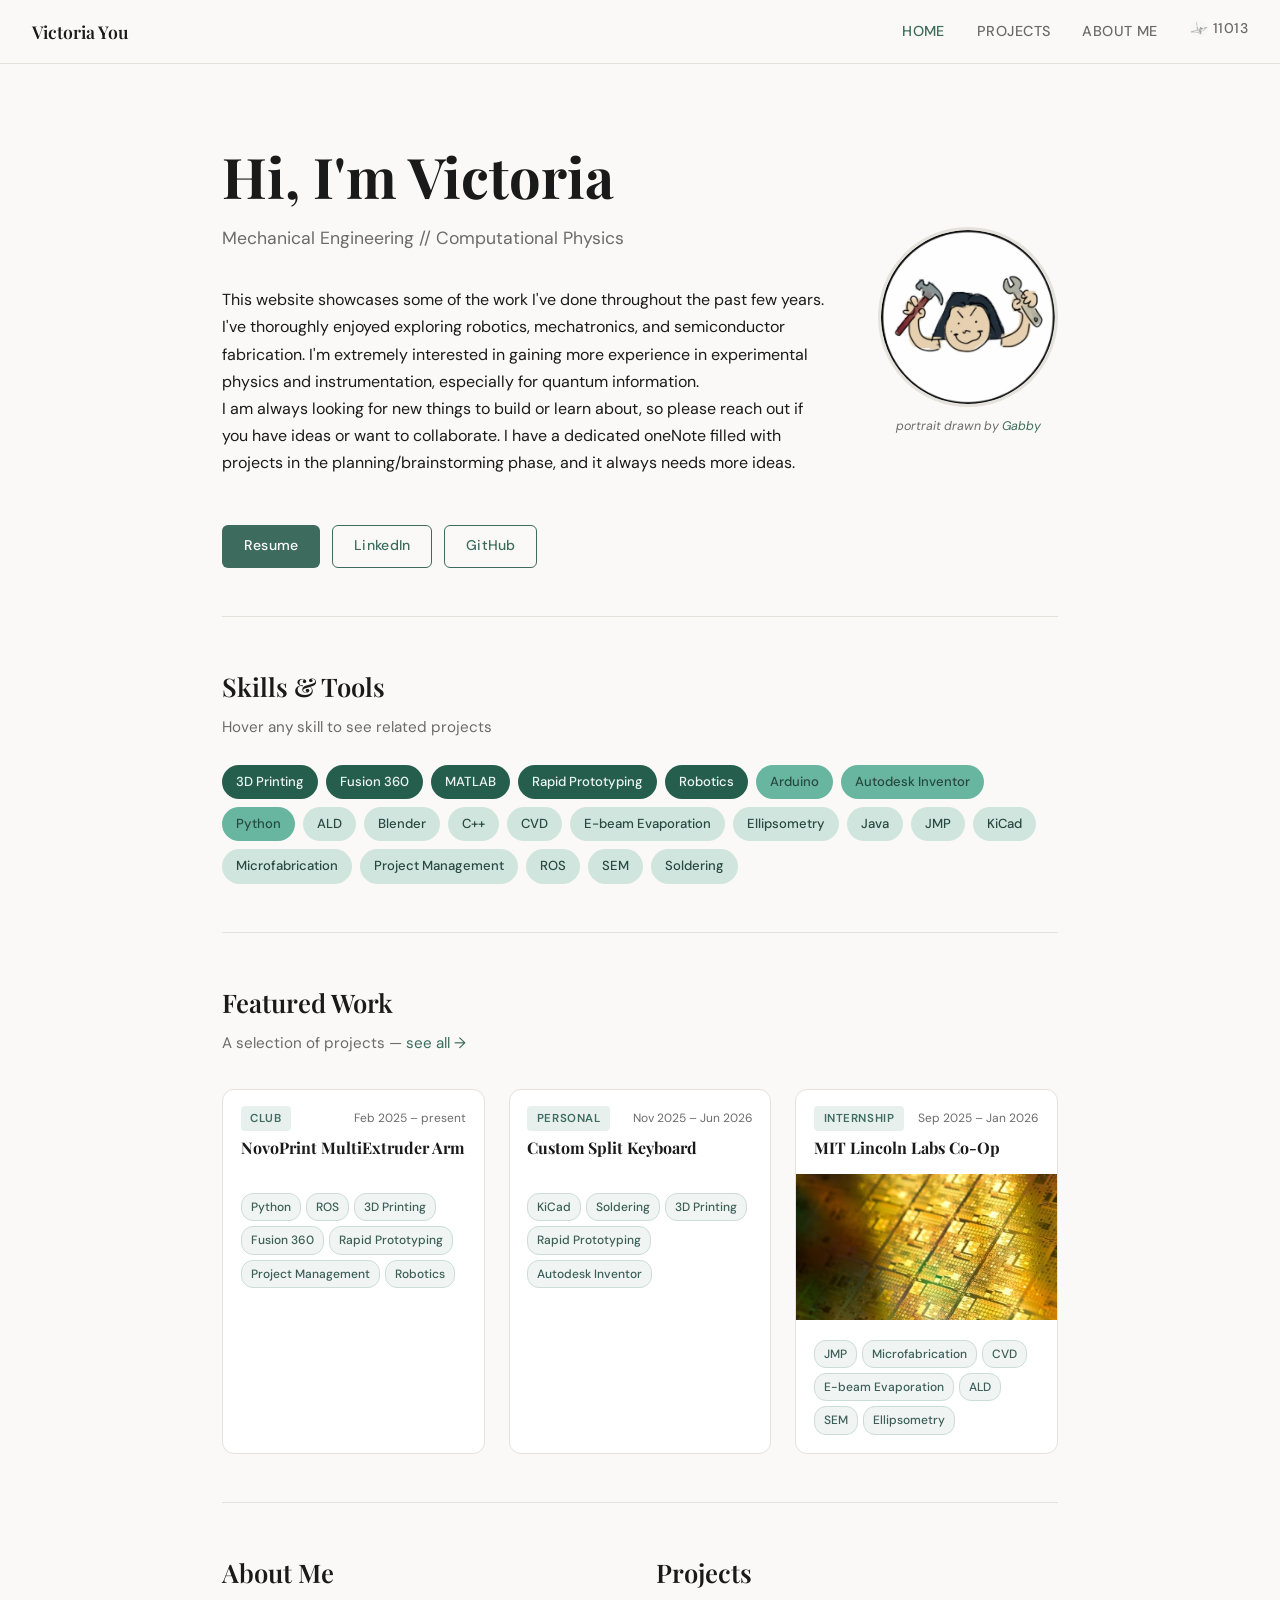
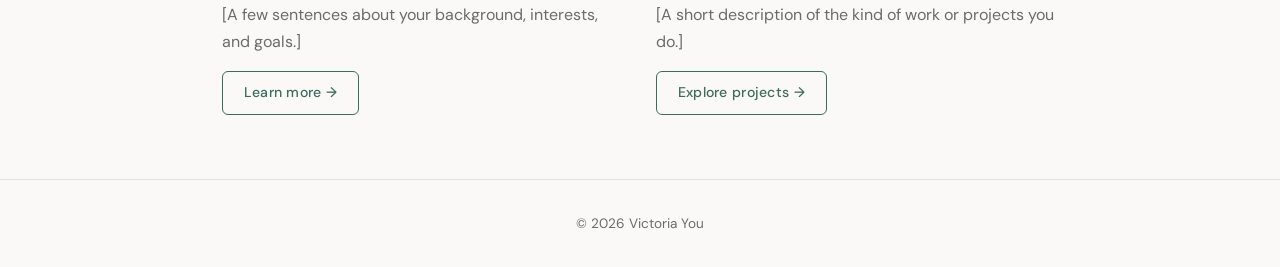
==== index.html @ 37fd5446 "pfp" ====
<!DOCTYPE html>
<html lang="en">
<head>
  <meta charset="UTF-8" />
  <meta name="viewport" content="width=device-width, initial-scale=1.0" />
  <meta name="description" content="Victoria You — [Your tagline here]" />
  <title>Victoria You</title>
  <link rel="stylesheet" href="style.css" />
</head>
<body>

  <nav>
    <span class="nav-name">Victoria You</span>
    <ul class="nav-links">
      <li><a href="index.html" class="active">Home</a></li>
      <li><a href="projects.html">Projects</a></li>
      <li><a href="about.html">About Me</a></li>
      <li>
        <a href="crane.html" class="nav-crane" aria-label="Crane">
          <img src="assets/crane.png" alt="" class="nav-crane-icon">
          <span class="nav-crane-count" id="navCraneCount"></span>
        </a>
      </li>
    </ul>
  </nav>

  <div class="container">

    <section class="hero">
      <div class="hero-text">
        <h1>Hi, I'm Victoria</h1>
        <p class="tagline">
          Mechanical Engineering // Computational Physics
        </p>
        <p>This website showcases some of the work I've done throughout the past few years. I've thoroughly enjoyed exploring robotics, mechatronics, and semiconductor fabrication. I'm extremely interested in gaining more experience in experimental physics and instrumentation, especially for quantum information.</p>
        <p>I am always looking for new things to build or learn about, so please reach out if you have ideas or want to collaborate. I have a dedicated oneNote filled with projects in the planning/brainstorming phase, and it always needs more ideas.</p>
        
        <div class="btn-row" style="margin-top:3rem; margin-bottom:-3rem">
          <a class="btn btn-primary" href="assets/resume.pdf" target="_blank">Resume</a>
          <a class="btn btn-outline" href="https://linkedin.com/in/victoria-you" target="_blank">LinkedIn</a>
          <a class="btn btn-outline" href="https://github.com/victoriayou3306" target="_blank">GitHub</a>
        </div>
      </div>
      <div class="hero-photo-wrap">
        <img class="hero-photo" src="assets/home.jpg" alt="Victoria You"
             onerror="this.style.background='#c8ddd9';this.removeAttribute('src')" />
        <p class="hero-photo-caption"><em>portrait drawn by <a href = 'https://www.linkedin.com/in/gabbyyuan/'>Gabby</a></em></p>
      </div>
    </section>

    <hr class="section-divider" />

    <!-- SKILLS — auto-generated from projects.js -->
    <section class="skills-section">
      <h2 class="section-title">Skills &amp; Tools</h2>
      <p class="section-subtitle">Hover any skill to see related projects</p>
      <div class="skill-pills-row" id="skillPills"></div>
    </section>

    <hr class="section-divider" />

    <!-- FEATURED PROJECTS — shows first 3, auto-generated -->
    <section>
      <h2 class="section-title">Featured Work</h2>
      <p class="section-subtitle">A selection of projects — <a href="projects.html">see all →</a></p>
      <div class="card-grid" id="featuredCards"></div>
    </section>

    <hr class="section-divider" />

    <!-- QUICK ABOUT -->
    <section style="display:grid;grid-template-columns:1fr 1fr;gap:2rem;margin-bottom:3rem;">
      <div>
        <h2 class="section-title">About Me</h2>
        <p style="color:var(--text-muted);margin-bottom:1rem;">
          [A few sentences about your background, interests, and goals.]
        </p>
        <a href="about.html" class="btn btn-outline">Learn more →</a>
      </div>
      <div>
        <h2 class="section-title">Projects</h2>
        <p style="color:var(--text-muted);margin-bottom:1rem;">
          [A short description of the kind of work or projects you do.]
        </p>
        <a href="projects.html" class="btn btn-outline">Explore projects →</a>
      </div>
    </section>

  </div>

  <footer>
    © <span id="year"></span> Victoria You
    <script>document.getElementById('year').textContent = new Date().getFullYear();</script>
  </footer>

  <script src="projects.js"></script>
  <script src="courses.js"></script>
  <script src="projects-utils.js"></script>
  <script>
    sortProjects(PROJECTS);

    /* ---- Build skill pills (same combined count as about.html) ---- */
    const tagCounts   = {};
    const projectsMap = {};
    const coursesMap  = {};

    PROJECTS.flatMap(p => p.tags).forEach(t => { tagCounts[t] = (tagCounts[t] || 0) + 1; });
    PROJECTS.forEach(p => p.tags.forEach(t => {
      if (!projectsMap[t]) projectsMap[t] = [];
      projectsMap[t].push({ name: p.name, cat: p.cat });
    }));

    EDUCATION.forEach(school => school.courses.forEach(course => {
      (course.skills || []).forEach(t => {
        tagCounts[t] = (tagCounts[t] || 0) + 1;
        if (!coursesMap[t]) coursesMap[t] = [];
        if (!coursesMap[t].includes(course.name)) coursesMap[t].push(course.name);
      });
    }));

    const allTags  = Object.keys(tagCounts).sort((a, b) => tagCounts[b] - tagCounts[a] || a.localeCompare(b));
    const maxCount = Math.max(...Object.values(tagCounts));

    buildSkillPills(document.getElementById('skillPills'), {
      allTags, tagCounts, maxCount, projectsMap, coursesMap
    });

    /* ---- Render first 3 projects as featured cards ---- */
    const featuredContainer = document.getElementById('featuredCards');
    PROJECTS.slice(0, 3).forEach(p => {
      featuredContainer.appendChild(buildCard(p));
    });
  </script>

  <script src="crane-count.js"></script>
  <script>document.getElementById("navCraneCount").textContent = CRANE_COUNT;</script>
</body>
</html>
---- style.css ----
/* ========================================
   style.css — Victoria You's Personal Site
   ======================================== */

@import url('https://fonts.googleapis.com/css2?family=Playfair+Display:wght@400;600;700&family=DM+Sans:wght@300;400;500&display=swap');

:root {
  --bg: #faf9f7;
  --surface: #ffffff;
  --text: #1a1a1a;
  --text-muted: #6b6b6b;
  --accent: #3d6b5e;
  --accent-light: #e8f0ee;
  --accent-hover: #d2e6e1;
  --border: #e5e2dd;
  --nav-height: 64px;
  --font-display: 'Playfair Display', Georgia, serif;
  --font-body: 'DM Sans', sans-serif;
}

*, *::before, *::after { box-sizing: border-box; margin: 0; padding: 0; }
html { scroll-behavior: smooth; }
body {
  background: var(--bg);
  color: var(--text);
  font-family: var(--font-body);
  font-size: 16px;
  line-height: 1.7;
  min-height: 100vh;
}
a { color: var(--accent); text-decoration: none; }
a:hover { text-decoration: underline; }
img { max-width: 100%; display: block; border-radius: 8px; }

/* --- Navigation --- */
nav {
  position: sticky; top: 0;
  height: var(--nav-height);
  background: rgba(250,249,247,0.92);
  backdrop-filter: blur(10px);
  border-bottom: 1px solid var(--border);
  display: flex; align-items: center; justify-content: space-between;
  padding: 0 2rem; z-index: 100;
}
.nav-name { font-family: var(--font-display); font-size: 1.1rem; font-weight: 600; color: var(--text); }
.nav-links { display: flex; gap: 2rem; list-style: none; }
.nav-links a { color: var(--text-muted); font-size: 0.9rem; font-weight: 500; letter-spacing: 0.03em; text-transform: uppercase; transition: color 0.2s; }
.nav-links a:hover, .nav-links a.active { color: var(--accent); text-decoration: none; }

/* --- Layout --- */
.container { max-width: 900px; margin: 0 auto; padding: 0 2rem; }
.section-divider { border: none; border-top: 1px solid var(--border); margin: 3rem 0; }
.section-title { font-family: var(--font-display); font-size: 1.6rem; font-weight: 600; margin-bottom: 0.4rem; }
.section-subtitle { color: var(--text-muted); font-size: 0.95rem; margin-bottom: 1.5rem; }

/* --- Hero --- */
.hero {
  padding: 5rem 0 3rem;
  display: grid; grid-template-columns: 1fr auto; gap: 3rem; align-items: center;
}
.hero-text h1 { font-family: var(--font-display); font-size: clamp(2.2rem, 5vw, 3.5rem); font-weight: 700; line-height: 1.15; margin-bottom: 1rem; }
.hero-text .tagline { font-size: 1.1rem; color: var(--text-muted); margin-bottom: 2rem; max-width: 480px; }
.hero-photo { width: 180px; height: 180px; border-radius: 50%; object-fit: cover; border: 3px solid var(--border); background: var(--accent-light); }
.hero-photo-wrap { display: flex; flex-direction: column; align-items: center; }
.hero-photo-caption { margin-top: 0.6rem; font-size: 0.78rem; color: var(--text-muted); text-align: center; font-style: italic; max-width: 180px; }

/* --- Buttons --- */
.btn-row { display: flex; flex-wrap: wrap; gap: 0.75rem; margin-bottom: 2rem; }
.btn { display: inline-block; padding: 0.55rem 1.3rem; border-radius: 6px; font-family: var(--font-body); font-size: 0.88rem; font-weight: 500; letter-spacing: 0.02em; transition: all 0.2s; border: 1.5px solid transparent; }
.btn-primary { background: var(--accent); color: #fff; }
.btn-primary:hover { background: #2e5248; text-decoration: none; }
.btn-outline { background: transparent; color: var(--accent); border-color: var(--accent); }
.btn-outline:hover { background: var(--accent-light); text-decoration: none; }

.contact-line { color: var(--text-muted); font-size: 0.9rem; }
.contact-line a { color: var(--text-muted); }
.contact-line a:hover { color: var(--accent); }

/* --- Skill Pills (homepage) --- */
.skills-section { margin: 2rem 0; }
.skill-pills-row { display: flex; flex-wrap: wrap; gap: 8px; }

.skill-pill {
  position: relative;
  display: inline-block;
  background: var(--accent-light);
  color: #2e5248;
  font-size: 0.82rem;
  font-weight: 500;
  padding: 5px 13px;
  border-radius: 20px;
  border: 1.5px solid transparent;
  cursor: default;
  transition: border-color 0.15s, background 0.15s;
  user-select: none;
}
.skill-pill:hover {
  border-color: var(--accent);
  background: var(--accent-hover);
}

/* Popup */
.skill-popup {
  display: none;
  position: absolute;
  bottom: calc(100% + 10px);
  left: 50%;
  transform: translateX(-50%);
  background: var(--surface);
  border: 1px solid var(--border);
  border-radius: 10px;
  box-shadow: 0 6px 20px rgba(0,0,0,0.1);
  padding: 12px 14px;
  min-width: 210px;
  max-width: 280px;
  z-index: 200;
  white-space: normal;
  text-align: left;
  pointer-events: none;
}
.skill-popup::after {
  content: '';
  position: absolute;
  top: 100%; left: 50%;
  transform: translateX(-50%);
  border: 7px solid transparent;
  border-top-color: var(--surface);
}
.skill-popup::before {
  content: '';
  position: absolute;
  top: 100%; left: 50%;
  transform: translateX(-50%);
  border: 8px solid transparent;
  border-top-color: var(--border);
  margin-top: 1px;
}
.skill-pill:hover .skill-popup { display: block; }

.popup-heading {
  font-size: 0.72rem; font-weight: 600; color: var(--text-muted);
  text-transform: uppercase; letter-spacing: 0.06em; margin-bottom: 8px;
}
.popup-project {
  display: flex; align-items: flex-start; gap: 8px;
  padding: 6px 0; border-top: 1px solid var(--border);
}
.popup-project:first-of-type { border-top: none; padding-top: 0; }
.popup-dot { width: 6px; height: 6px; border-radius: 50%; background: var(--accent); margin-top: 5px; flex-shrink: 0; }
.popup-project-name { font-size: 0.82rem; font-weight: 500; color: var(--text); line-height: 1.4; }
.popup-project-cat { font-size: 0.75rem; color: var(--text-muted); }

/* --- Project Cards --- */
.card-grid { display: grid; grid-template-columns: repeat(auto-fill, minmax(260px, 1fr)); gap: 1.5rem; margin: 2rem 0; }

.card {
  background: var(--surface); border: 1px solid var(--border);
  border-radius: 12px; overflow: hidden;
  transition: box-shadow 0.2s, transform 0.2s, opacity 0.2s;
  display: flex; flex-direction: column;
}
.card:hover { box-shadow: 0 6px 24px rgba(0,0,0,0.1); transform: translateY(-2px); }
.card.dimmed { opacity: 0.2; }

/* ── Cover image area ── */
.card-cover {
  position: relative;
  width: 100%; aspect-ratio: 16/9;
  overflow: hidden; flex-shrink: 0;
  background: var(--accent-light);
}
.card-cover img {
  width: 100%; height: 100%; object-fit: cover;
  display: block; border-radius: 0;
  transition: transform 0.3s;
}
.card:hover .card-cover img { transform: scale(1.04); }

/* Desc overlay — appears on hover over the cover */
.card-cover-desc {
  position: absolute; inset: 0;
  background: rgba(255,255,255,0.92);
  padding: 0.9rem 1rem;
  opacity: 0; transition: opacity 0.2s;
  display: -webkit-box;
  -webkit-line-clamp: 5;
  -webkit-box-orient: vertical;
  overflow: hidden;
  font-size: 0.85rem; color: var(--text); line-height: 1.55;
}
.card:hover .card-cover-desc { opacity: 1; }

/* ── Card body (below image or top if no image) ── */
.card-body { padding: 1rem 1.1rem 1rem; display: flex; flex-direction: column; }
.card-body.card-body-top { flex-shrink: 0; }   /* title area — never grows */
.card-body.card-body-bottom { flex: 1; }        /* tags area — fills remaining space */

/* Title: max 2 lines */
.card-body h3 {
  font-family: var(--font-display); font-size: 1rem; margin-bottom: 0.35rem;
  display: -webkit-box; -webkit-line-clamp: 2; -webkit-box-orient: vertical; overflow: hidden;
  line-height: 1.35;
}

/* Desc when there's NO cover image: max 5 lines, always visible */
.card-desc-inline {
  font-size: 0.85rem; color: var(--text-muted); line-height: 1.55;
  display: -webkit-box; -webkit-line-clamp: 5; -webkit-box-orient: vertical; overflow: hidden;
  margin-bottom: 0.6rem; flex: 1;
}

/* Category badge */
.card-category {
  display: inline-block; background: var(--accent-light); color: var(--accent);
  font-size: 0.72rem; font-weight: 600; padding: 0.2rem 0.6rem;
  border-radius: 4px; margin-bottom: 0.5rem;
  letter-spacing: 0.05em; text-transform: uppercase;
}

/* Skill tags on cards — overflow handled by JS, not CSS height clipping */
.card-tags { display: flex; flex-wrap: wrap; gap: 5px; margin-top: auto; padding-top: 0.6rem; padding-bottom: 2px; overflow: visible; position: relative; }
.card-tag {
  background: #f0f4f3; color: #3a5e54;
  font-size: 0.75rem; font-weight: 500;
  padding: 3px 9px; border-radius: 12px;
  border: 1px solid #ccddd9; white-space: nowrap;
}
.card-tags-more {
  background: #e5e2dd; color: #6b6b6b;
  font-size: 0.75rem; font-weight: 500;
  padding: 3px 9px; border-radius: 12px;
  border: 1px solid #d5d2cd; white-space: nowrap;
  cursor: default;
}
.card-date { font-size: 0.75rem; color: var(--text-muted); white-space: nowrap; }
.card-ext-link { font-size: 0.85rem; }

/* ── Inline footnote tooltip ── */
/* Usage: <span class="footnote">*<span class="footnote-tip">Your tooltip text here.</span></span> */
.footnote {
  position: relative;
  display: inline;
  cursor: default;
  border-bottom: 1px dashed var(--text-muted);
  color: inherit;
}
.footnote-tip {
  display: none;
  position: absolute;
  bottom: calc(100% + 8px);
  left: 50%; transform: translateX(-50%);
  background: var(--surface);
  border: 1px solid var(--border);
  border-radius: 8px;
  box-shadow: 0 4px 16px rgba(0,0,0,0.1);
  padding: 10px 13px;
  width: 260px;
  font-size: 0.83rem; color: var(--text); line-height: 1.5;
  white-space: normal; text-align: left;
  z-index: 50;
  pointer-events: none;
}
.footnote-tip::after {
  content: '';
  position: absolute; top: 100%; left: 50%; transform: translateX(-50%);
  border: 6px solid transparent; border-top-color: var(--surface);
}
.footnote-tip::before {
  content: '';
  position: absolute; top: 100%; left: 50%; transform: translateX(-50%);
  border: 7px solid transparent; border-top-color: var(--border);
  margin-top: 1px;
}
.footnote:hover .footnote-tip { display: block; }

/* Clickable cards */
.card[style*="cursor: pointer"]:hover { box-shadow: 0 6px 24px rgba(0,0,0,0.1); transform: translateY(-2px); }

/* --- Skills on About page --- */
.skill-list { display: flex; flex-wrap: wrap; gap: 0.5rem; margin: 1rem 0 2rem; }
.skill-chip { background: var(--accent-light); color: var(--accent); padding: 0.3rem 0.9rem; border-radius: 20px; font-size: 0.85rem; font-weight: 500; }

/* --- Timeline --- */
.timeline { list-style: none; border-left: 2px solid var(--border); padding-left: 1.5rem; margin: 1.5rem 0 2.5rem; }
.timeline-item { position: relative; margin-bottom: 2rem; }
.timeline-item::before { content: ''; position: absolute; left: -1.9rem; top: 0.4rem; width: 10px; height: 10px; border-radius: 50%; background: var(--accent); border: 2px solid var(--bg); }
.timeline-date { font-size: 0.8rem; color: var(--text-muted); text-transform: uppercase; letter-spacing: 0.05em; margin-bottom: 0.2rem; }
.timeline-title { font-weight: 600; font-size: 1rem; }
.timeline-sub { color: var(--text-muted); font-size: 0.9rem; }

.popup-section-label {
  font-size: 0.68rem; font-weight: 700; color: var(--text-muted);
  text-transform: uppercase; letter-spacing: 0.07em;
  margin-top: 8px; padding-top: 7px; border-top: 1px solid var(--border);
  margin-bottom: 3px;
}
.popup-courses {
  font-size: 0.78rem; color: var(--text-muted); line-height: 1.5;
}
.pill-expander {
  font-size: 0.78rem !important;
  padding: 4px 10px !important;
}

/* --- Crane nav icon --- */
.nav-crane {
  display: inline-flex; align-items: center; gap: 5px;
  color: var(--text-muted); text-decoration: none;
  transition: color 0.2s;
}
.nav-crane:hover, .nav-crane.active { color: var(--accent); text-decoration: none; }
.nav-crane-icon {
  width: 18px; height: 18px; object-fit: contain;
  opacity: 0.6; transition: opacity 0.2s;
  /* Tint to match the green accent on active/hover */
  filter: none;
}
.nav-crane:hover .nav-crane-icon,
.nav-crane.active .nav-crane-icon { opacity: 1; }
.nav-crane-count {
  font-size: 0.88rem; font-weight: 500; letter-spacing: 0.03em;
}
.img-full    { width: 100%; border-radius: 8px; margin: 1.5rem 0; display: block; }
.img-center  { display: block; margin: 1.5rem auto; border-radius: 8px; width: var(--w, 100%); max-width: 100%; }
.img-right   { float: right; margin: 0.25rem 0 1rem 1.75rem; border-radius: 8px; width: var(--w, 280px); max-width: 48%; }
.img-left    { float: left;  margin: 0.25rem 1.75rem 1rem 0; border-radius: 8px; width: var(--w, 280px); max-width: 48%; }
.clear       { clear: both; }
.img-pair    { display: grid; grid-template-columns: 1fr 1fr; gap: 10px; margin: 1.5rem 0; }
.img-trio    { display: grid; grid-template-columns: 1fr 1fr 1fr; gap: 10px; margin: 1.5rem 0; }
.img-pair img, .img-trio img { width: 100%; border-radius: 8px; }
.img-caption { font-size: 0.82rem; color: var(--text-muted); text-align: center; margin-top: -0.9rem; margin-bottom: 1.5rem; }
img.lb       { cursor: zoom-in; }

/* --- Lightbox (available on every page that includes lightbox HTML) --- */
.lightbox { display: none; position: fixed; inset: 0; background: rgba(0,0,0,0.88); z-index: 1000; align-items: center; justify-content: center; padding: 2rem; }
.lightbox.open { display: flex; }
.lightbox img { max-width: min(90vw,1000px); max-height: 85vh; object-fit: contain; border-radius: 6px; }
.lb-close { position: absolute; top: 1.25rem; right: 1.5rem; color: #fff; font-size: 2rem; cursor: pointer; background: none; border: none; opacity: 0.8; line-height: 1; }
.lb-close:hover { opacity: 1; }
.lb-caption { position: absolute; bottom: 1.25rem; left: 50%; transform: translateX(-50%); color: rgba(255,255,255,0.6); font-size: 0.85rem; text-align: center; max-width: 600px; }

/* --- Footer --- */
footer { border-top: 1px solid var(--border); padding: 2rem; text-align: center; color: var(--text-muted); font-size: 0.85rem; margin-top: 4rem; }

/* --- Responsive --- */
@media (max-width: 640px) {
  .hero { grid-template-columns: 1fr; text-align: center; }
  .hero-photo { margin: 0 auto; order: -1; }
  .btn-row { justify-content: center; }
  .contact-line { text-align: center; }
  .skill-popup { left: 0; transform: none; }
  .skill-popup::after, .skill-popup::before { left: 20px; }
}
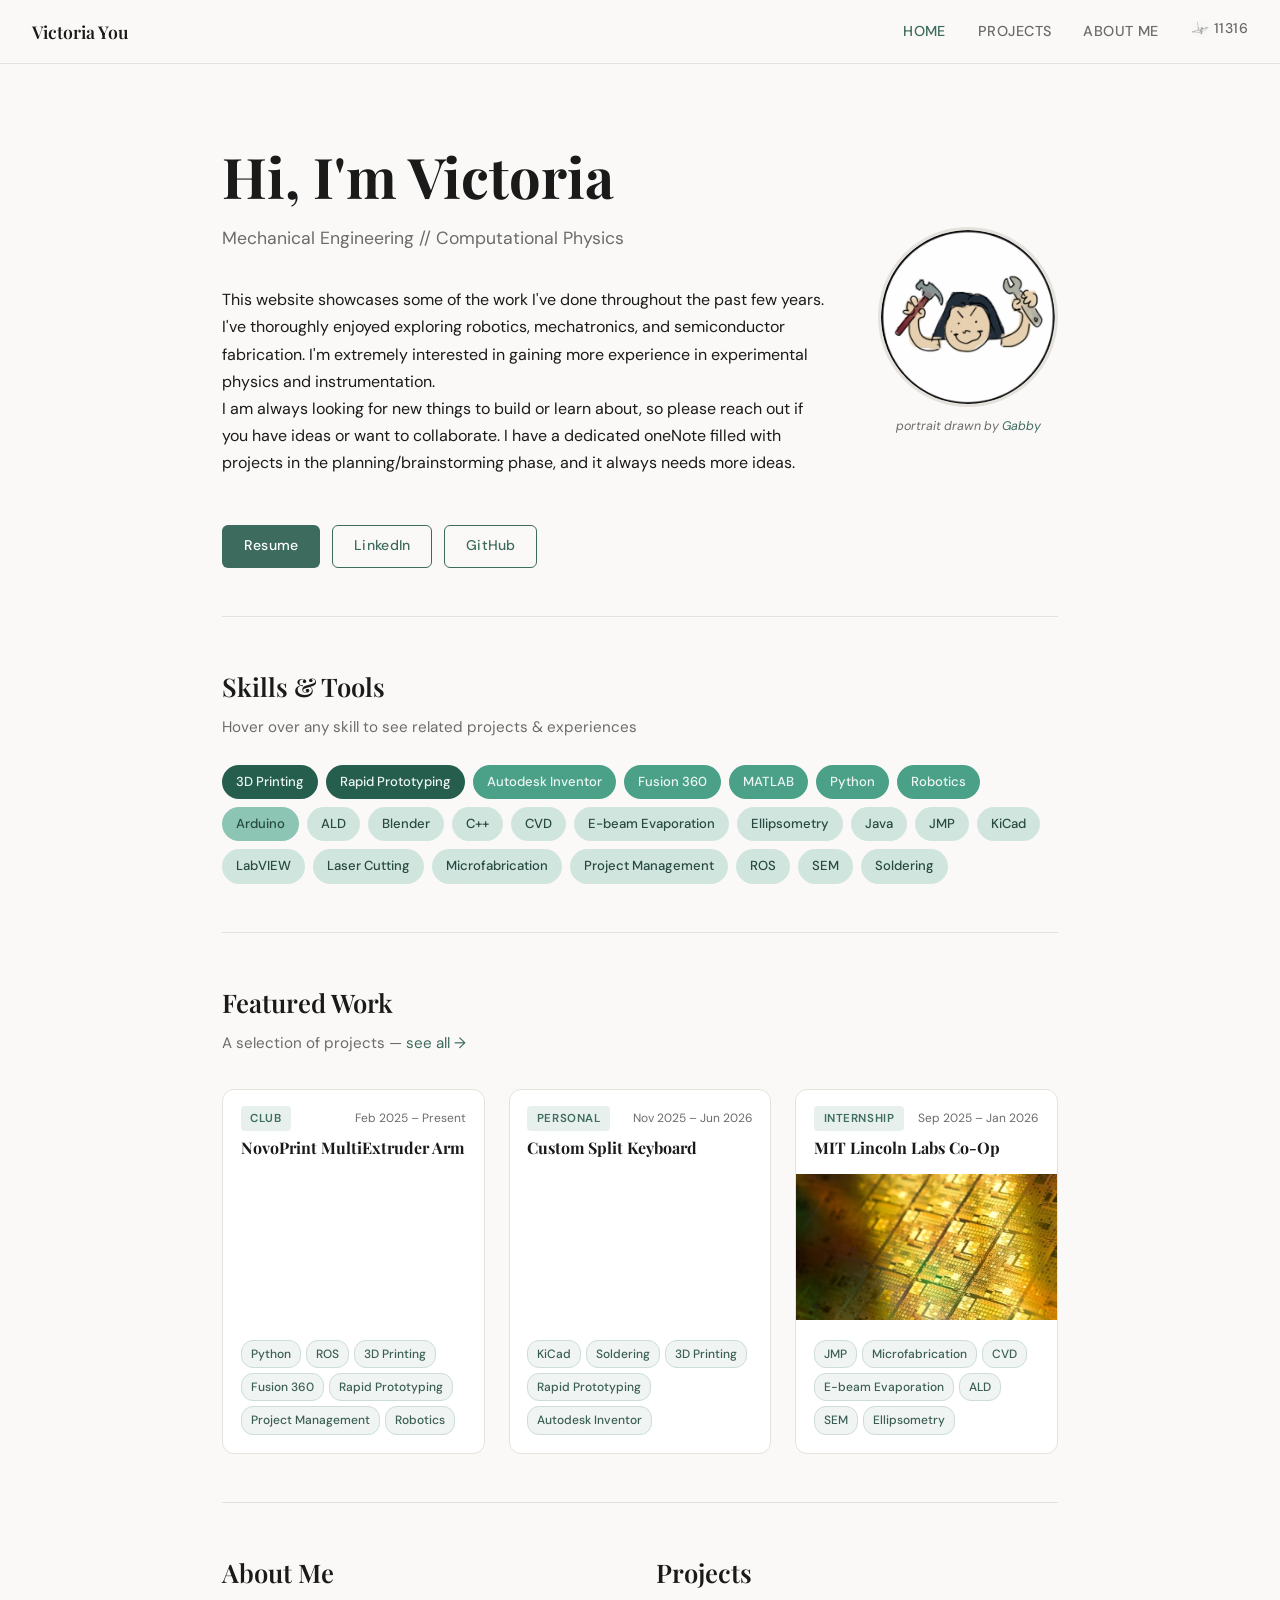
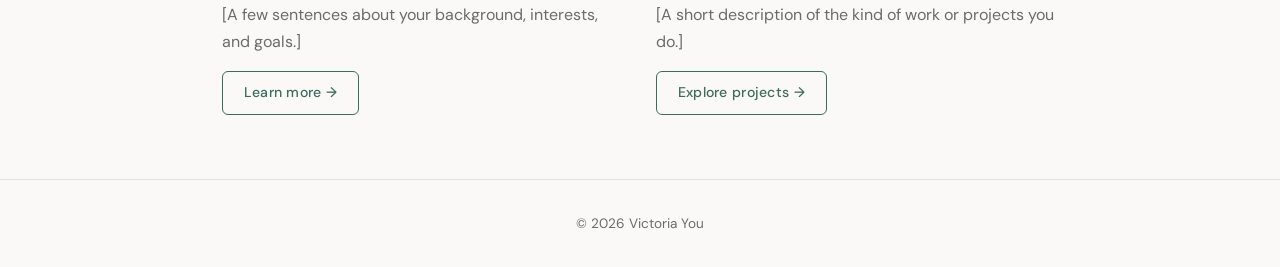
==== commit 56844d5b: "kla :p" ====
--- a/index.html
+++ b/index.html
@@ -32,7 +32,7 @@
         <p class="tagline">
           Mechanical Engineering // Computational Physics
         </p>
-        <p>This website showcases some of the work I've done throughout the past few years. I've thoroughly enjoyed exploring robotics, mechatronics, and semiconductor fabrication. I'm extremely interested in gaining more experience in experimental physics and instrumentation, especially for quantum information.</p>
+        <p>This website showcases some of the work I've done throughout the past few years. I've thoroughly enjoyed exploring robotics, mechatronics, and semiconductor fabrication. I'm extremely interested in gaining more experience in experimental physics and instrumentation.</p>
         <p>I am always looking for new things to build or learn about, so please reach out if you have ideas or want to collaborate. I have a dedicated oneNote filled with projects in the planning/brainstorming phase, and it always needs more ideas.</p>
         
         <div class="btn-row" style="margin-top:3rem; margin-bottom:-3rem">
@@ -50,10 +50,10 @@
 
     <hr class="section-divider" />
 
-    <!-- SKILLS — auto-generated from projects.js -->
+    <!-- SKILLS — auto-generated from projects.js + courses.js + experience.js -->
     <section class="skills-section">
       <h2 class="section-title">Skills &amp; Tools</h2>
-      <p class="section-subtitle">Hover any skill to see related projects</p>
+      <p class="section-subtitle">Hover over any skill to see related projects & experiences</p>
       <div class="skill-pills-row" id="skillPills"></div>
     </section>
 
@@ -95,6 +95,7 @@
 
   <script src="projects.js"></script>
   <script src="courses.js"></script>
+  <script src="experience.js"></script>
   <script src="projects-utils.js"></script>
   <script>
     sortProjects(PROJECTS);
@@ -118,6 +119,15 @@
       });
     }));
 
+    /* Experience skills merge into projectsMap — same shape as project popups */
+    EXPERIENCE_LIST.forEach(exp => {
+      (exp.skills || []).forEach(t => {
+        tagCounts[t] = (tagCounts[t] || 0) + 1;
+        if (!projectsMap[t]) projectsMap[t] = [];
+        projectsMap[t].push({ name: exp.title.replace(/&amp;/g, '&'), cat: expCategory(exp.title) });
+      });
+    });
+
     const allTags  = Object.keys(tagCounts).sort((a, b) => tagCounts[b] - tagCounts[a] || a.localeCompare(b));
     const maxCount = Math.max(...Object.values(tagCounts));
 
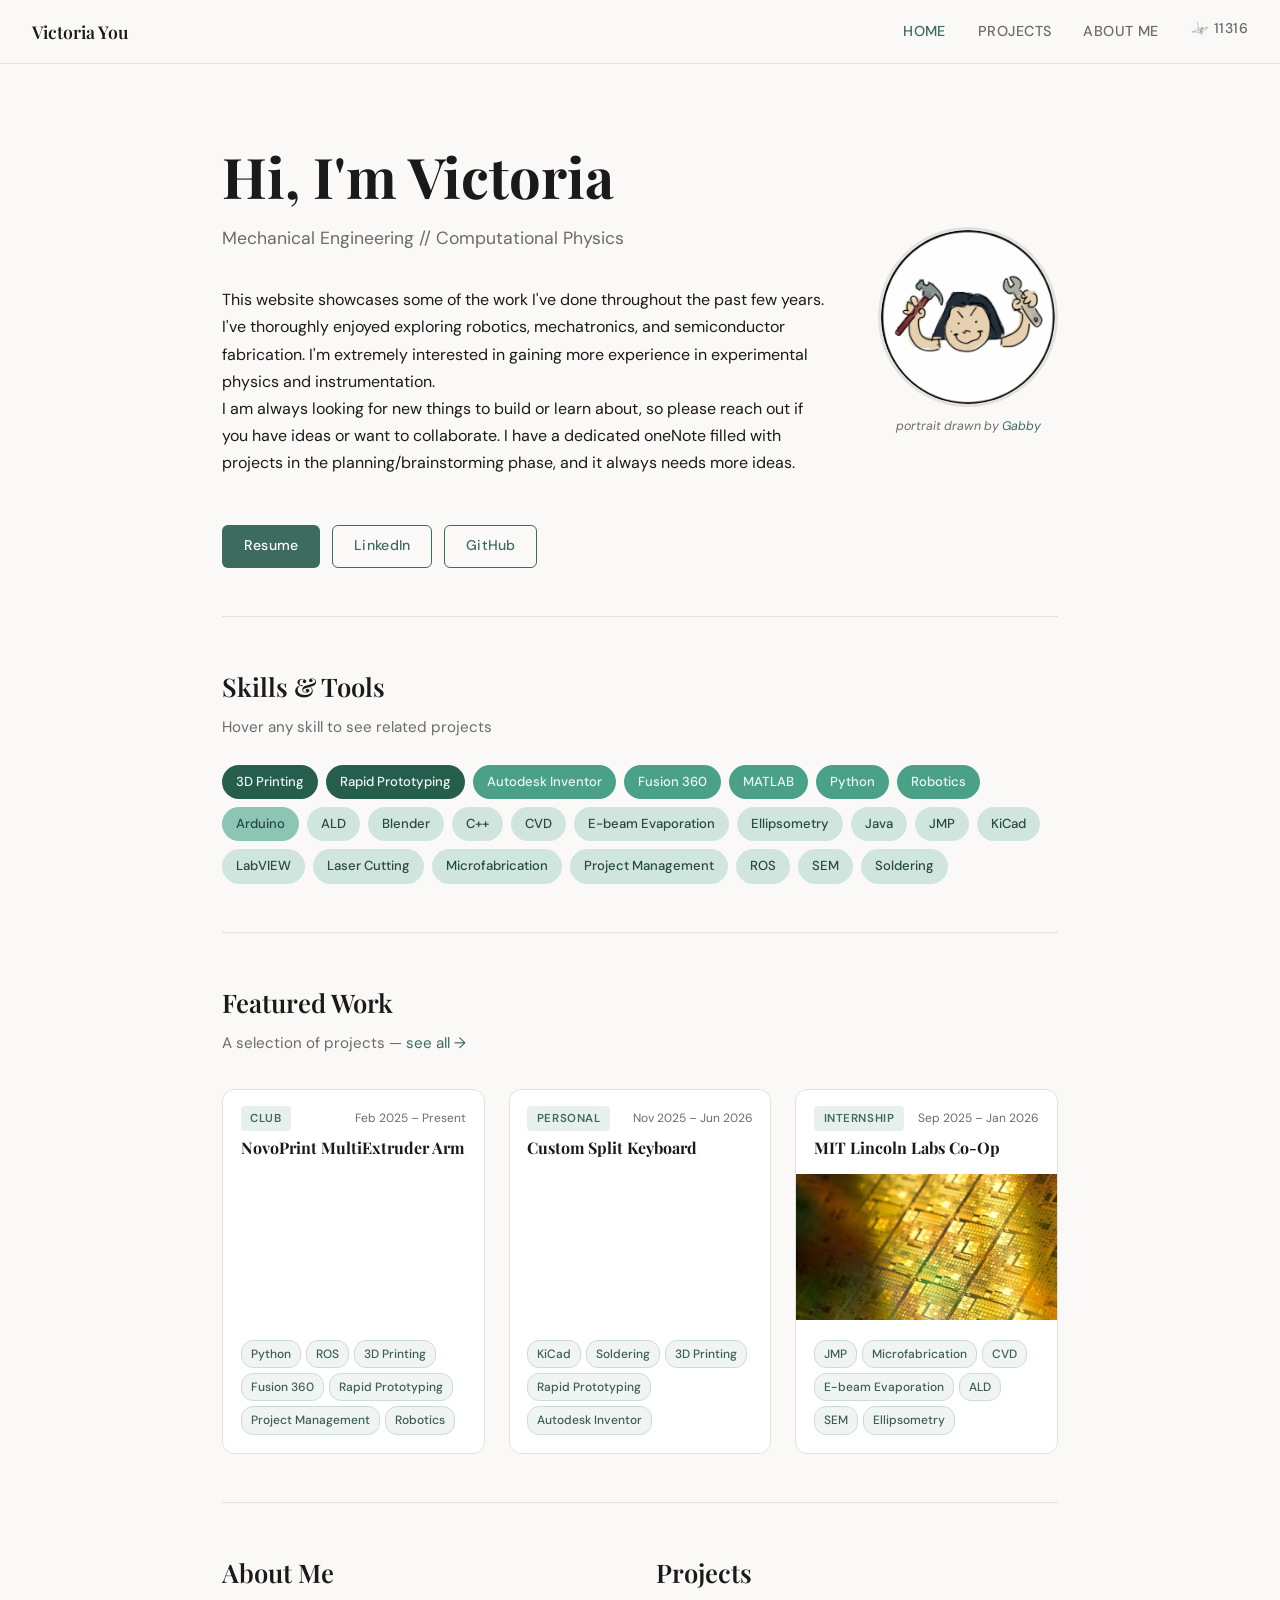
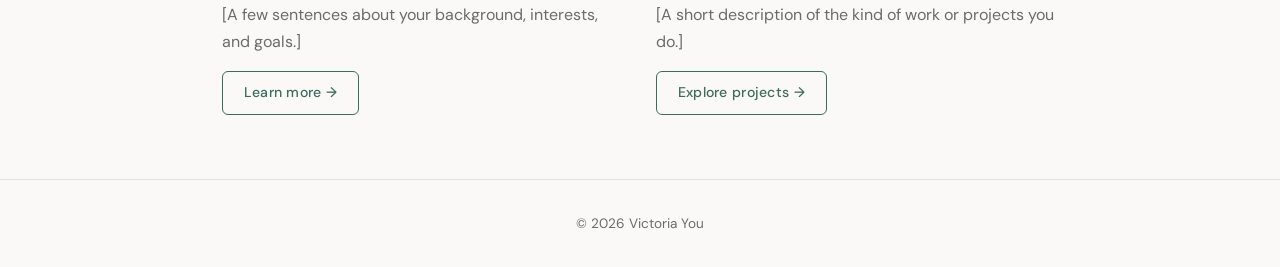
==== commit 00c0f847: "small changes" ====
--- a/index.html
+++ b/index.html
@@ -53,7 +53,7 @@
     <!-- SKILLS — auto-generated from projects.js + courses.js + experience.js -->
     <section class="skills-section">
       <h2 class="section-title">Skills &amp; Tools</h2>
-      <p class="section-subtitle">Hover over any skill to see related projects & experiences</p>
+      <p class="section-subtitle">Hover any skill to see related projects</p>
       <div class="skill-pills-row" id="skillPills"></div>
     </section>
 
@@ -119,12 +119,20 @@
       });
     }));
 
-    /* Experience skills merge into projectsMap — same shape as project popups */
+    /* Experience skills merge into projectsMap — same shape as project popups.
+       For Internship/Research entries, show the org name (from `sub`)
+       instead of the role title — everything else still uses the title. */
     EXPERIENCE_LIST.forEach(exp => {
+      const cat = expCategory(exp.title);
+      const isOrgLabeled = cat === 'Internship' || cat === 'Research';
+      const popupName = isOrgLabeled
+        ? exp.sub.replace(/&amp;/g, '&').split('·')[0].trim().replace(/<[^>]+>/g, '')
+        : exp.title.replace(/&amp;/g, '&');
+
       (exp.skills || []).forEach(t => {
         tagCounts[t] = (tagCounts[t] || 0) + 1;
         if (!projectsMap[t]) projectsMap[t] = [];
-        projectsMap[t].push({ name: exp.title.replace(/&amp;/g, '&'), cat: expCategory(exp.title) });
+        projectsMap[t].push({ name: popupName, cat });
       });
     });
 
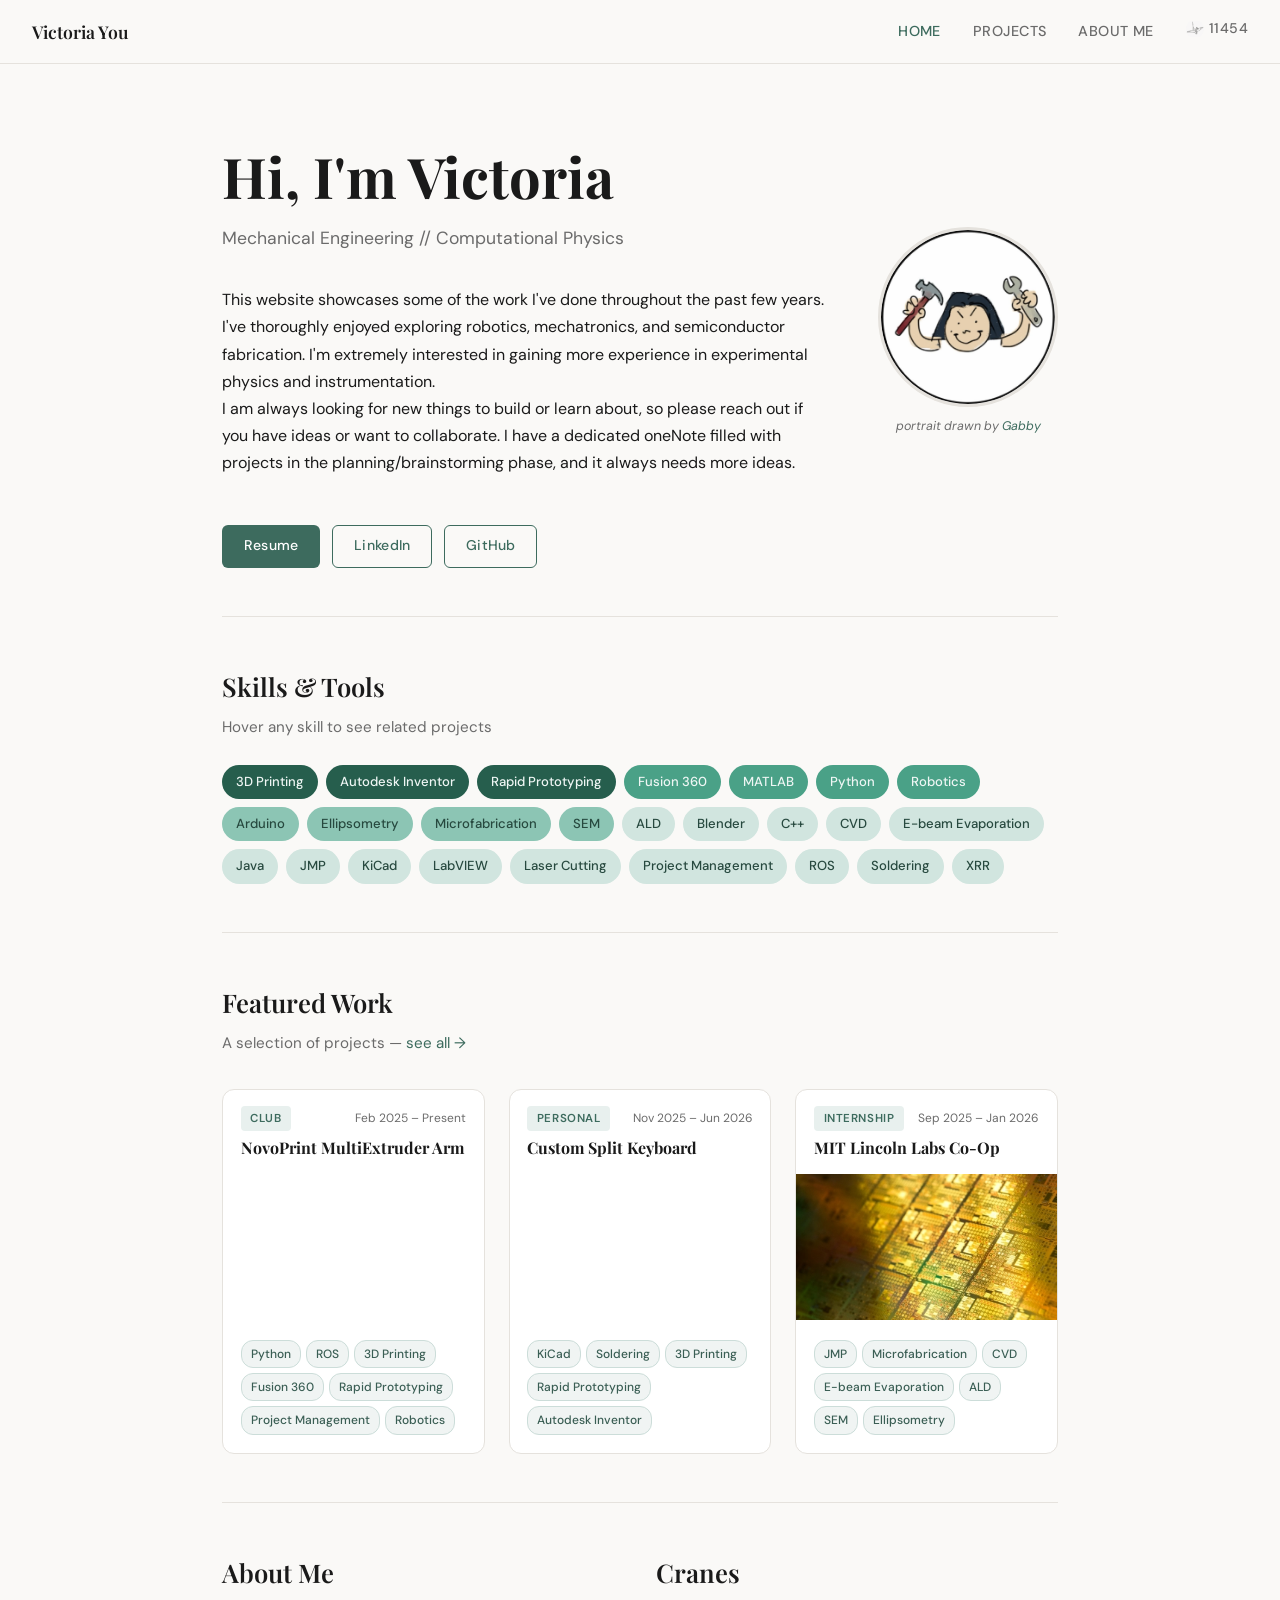
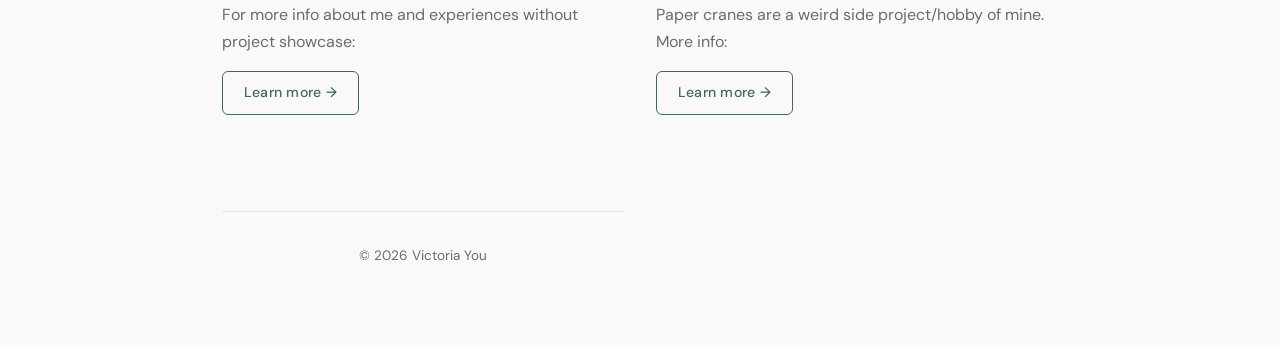
==== commit 16b192ba: "some bullsh" ====
--- a/index.html
+++ b/index.html
@@ -15,6 +15,7 @@
       <li><a href="index.html" class="active">Home</a></li>
       <li><a href="projects.html">Projects</a></li>
       <li><a href="about.html">About Me</a></li>
+      <!-- <li><a href="garage.html">Garage</a></li> -->
       <li>
         <a href="crane.html" class="nav-crane" aria-label="Crane">
           <img src="assets/crane.png" alt="" class="nav-crane-icon">
@@ -59,7 +60,8 @@
 
     <hr class="section-divider" />
 
-    <!-- FEATURED PROJECTS — shows first 3, auto-generated -->
+    <!-- FEATURED PROJECTS — shows projects flagged featured:true in projects.js,
+         falls back to the 3 most recent if none are flagged -->
     <section>
       <h2 class="section-title">Featured Work</h2>
       <p class="section-subtitle">A selection of projects — <a href="projects.html">see all →</a></p>
@@ -73,19 +75,16 @@
       <div>
         <h2 class="section-title">About Me</h2>
         <p style="color:var(--text-muted);margin-bottom:1rem;">
-          [A few sentences about your background, interests, and goals.]
+          For more info about me and experiences without project showcase:
         </p>
         <a href="about.html" class="btn btn-outline">Learn more →</a>
       </div>
       <div>
-        <h2 class="section-title">Projects</h2>
+        <h2 class="section-title">Cranes</h2>
         <p style="color:var(--text-muted);margin-bottom:1rem;">
-          [A short description of the kind of work or projects you do.]
+          Paper cranes are a weird side project/hobby of mine. More info:
         </p>
-        <a href="projects.html" class="btn btn-outline">Explore projects →</a>
-      </div>
-    </section>
-
+        <a href="crane.html" class="btn btn-outline">Learn more →</a>
   </div>
 
   <footer>
@@ -143,9 +142,14 @@
       allTags, tagCounts, maxCount, projectsMap, coursesMap
     });
 
-    /* ---- Render first 3 projects as featured cards ---- */
+    /* ---- Render featured cards ----
+       Uses any project with featured:true in projects.js, in the order
+       they appear there. If none are flagged, falls back to the 3 most
+       recent projects (already sorted above by sortProjects). ---- */
     const featuredContainer = document.getElementById('featuredCards');
-    PROJECTS.slice(0, 3).forEach(p => {
+    const flaggedFeatured = PROJECTS.filter(p => p.featured);
+    const featured = flaggedFeatured.length ? flaggedFeatured : PROJECTS.slice(0, 3);
+    featured.forEach(p => {
       featuredContainer.appendChild(buildCard(p));
     });
   </script>
--- a/style.css
+++ b/style.css
@@ -339,6 +339,68 @@
 .lb-close:hover { opacity: 1; }
 .lb-caption { position: absolute; bottom: 1.25rem; left: 50%; transform: translateX(-50%); color: rgba(255,255,255,0.6); font-size: 0.85rem; text-align: center; max-width: 600px; }
 
+/* --- Garage --- */
+.garage-grid {
+  grid-template-columns: repeat(2, 1fr);
+}
+@media (max-width: 640px) {
+  .garage-grid { grid-template-columns: 1fr; }
+}
+
+.garage-card {
+  background: var(--surface); border: 1px solid var(--border);
+  border-radius: 12px; overflow: hidden;
+  transition: box-shadow 0.2s, transform 0.2s;
+  display: flex; flex-direction: column;
+  position: relative;
+}
+.garage-card:hover { box-shadow: 0 6px 24px rgba(0,0,0,0.1); transform: translateY(-2px); }
+
+/* Title bar */
+.garage-card-title {
+  padding: 1rem 1.1rem 0.6rem;
+  position: relative;
+}
+.garage-card-title h3 {
+  font-family: var(--font-display); font-size: 1.15rem;
+  line-height: 1.3;
+  padding-right: 4.5rem; /* keep text clear of the profile badge */
+}
+
+/* Cover image — no hover overlay, no description */
+.garage-card-cover {
+  width: 100%; aspect-ratio: 16/9;
+  overflow: hidden; flex-shrink: 0;
+  background: var(--accent-light);
+  position: relative;
+}
+.garage-card-cover img {
+  width: 100%; height: 100%; object-fit: cover; display: block; border-radius: 0;
+}
+
+/* Circular profile badge — overlaps the title bar and the top of the image */
+.garage-card-profile {
+  position: absolute;
+  top: 0.6rem; right: 0.9rem;
+  width: 70px; height: 70px;
+  border-radius: 50%;
+  border: 3px solid var(--surface);
+  overflow: hidden;
+  background: var(--accent-light);
+  z-index: 2;
+  box-shadow: 0 2px 8px rgba(0,0,0,0.15);
+}
+.garage-card-profile img {
+  width: 100%; height: 100%; object-fit: cover; border-radius: 0;
+}
+
+/* Spec text box below the image */
+.garage-card-specs {
+  padding: 1rem 1.1rem 1.1rem;
+  font-size: 0.85rem; color: var(--text-muted); line-height: 1.6;
+  flex: 1;
+}
+
 /* --- Footer --- */
 footer { border-top: 1px solid var(--border); padding: 2rem; text-align: center; color: var(--text-muted); font-size: 0.85rem; margin-top: 4rem; }
 
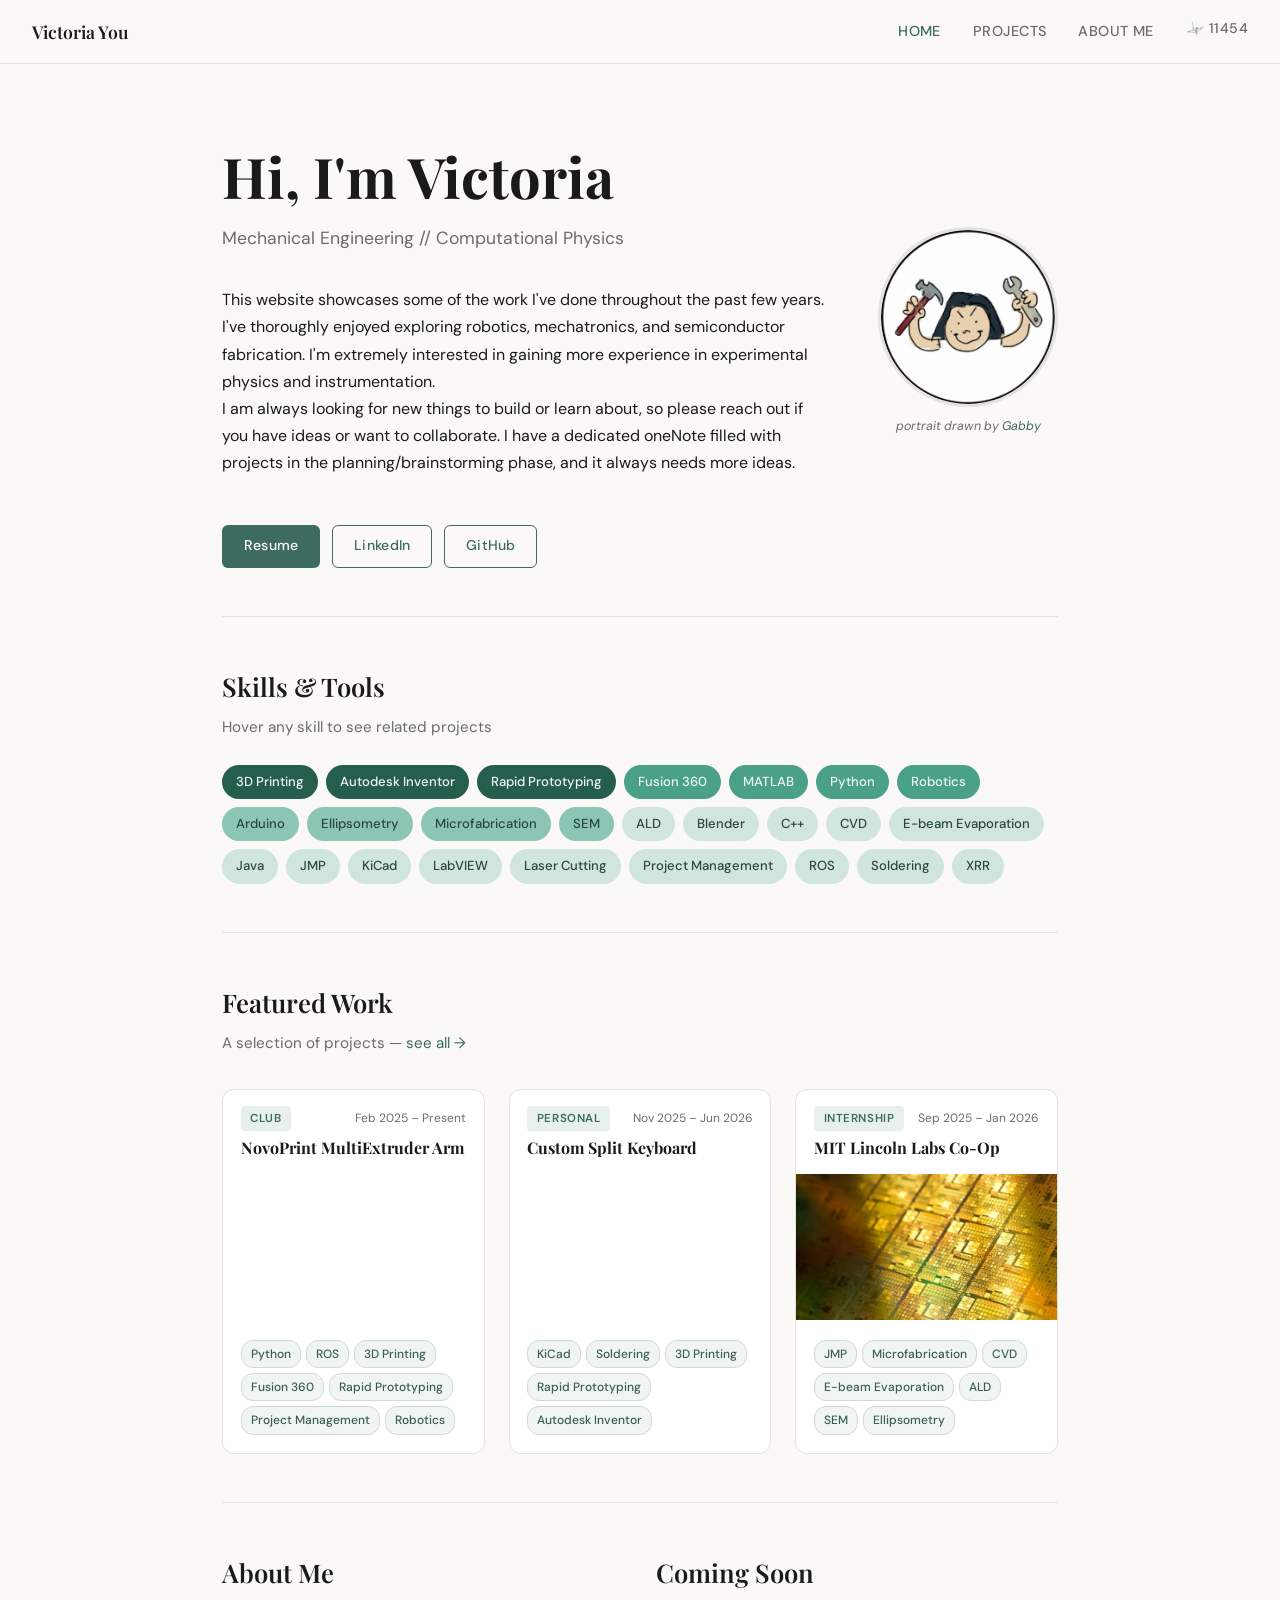
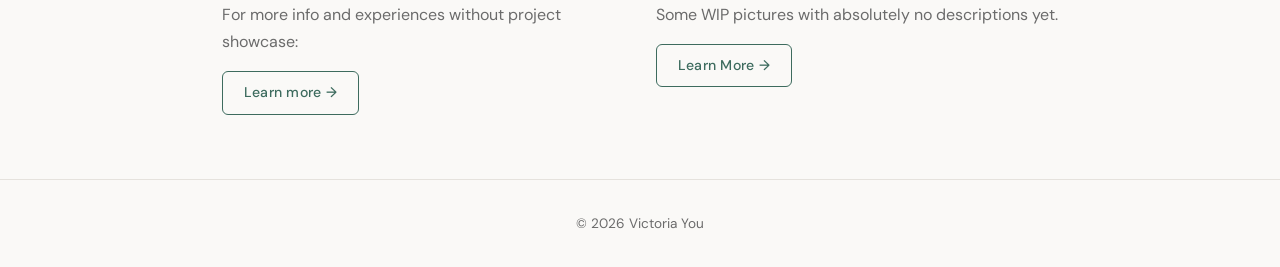
==== commit e65edd24: "coming soon" ====
--- a/index.html
+++ b/index.html
@@ -75,16 +75,19 @@
       <div>
         <h2 class="section-title">About Me</h2>
         <p style="color:var(--text-muted);margin-bottom:1rem;">
-          For more info about me and experiences without project showcase:
+          For more info and experiences without project showcase:
         </p>
         <a href="about.html" class="btn btn-outline">Learn more →</a>
       </div>
       <div>
-        <h2 class="section-title">Cranes</h2>
+        <h2 class="section-title">Coming Soon</h2>
         <p style="color:var(--text-muted);margin-bottom:1rem;">
-          Paper cranes are a weird side project/hobby of mine. More info:
+          Some WIP pictures with absolutely no descriptions yet.
         </p>
-        <a href="crane.html" class="btn btn-outline">Learn more →</a>
+        <a href="wip.html" class="btn btn-outline">Learn More →</a>
+      </div>
+    </section>
+
   </div>
 
   <footer>
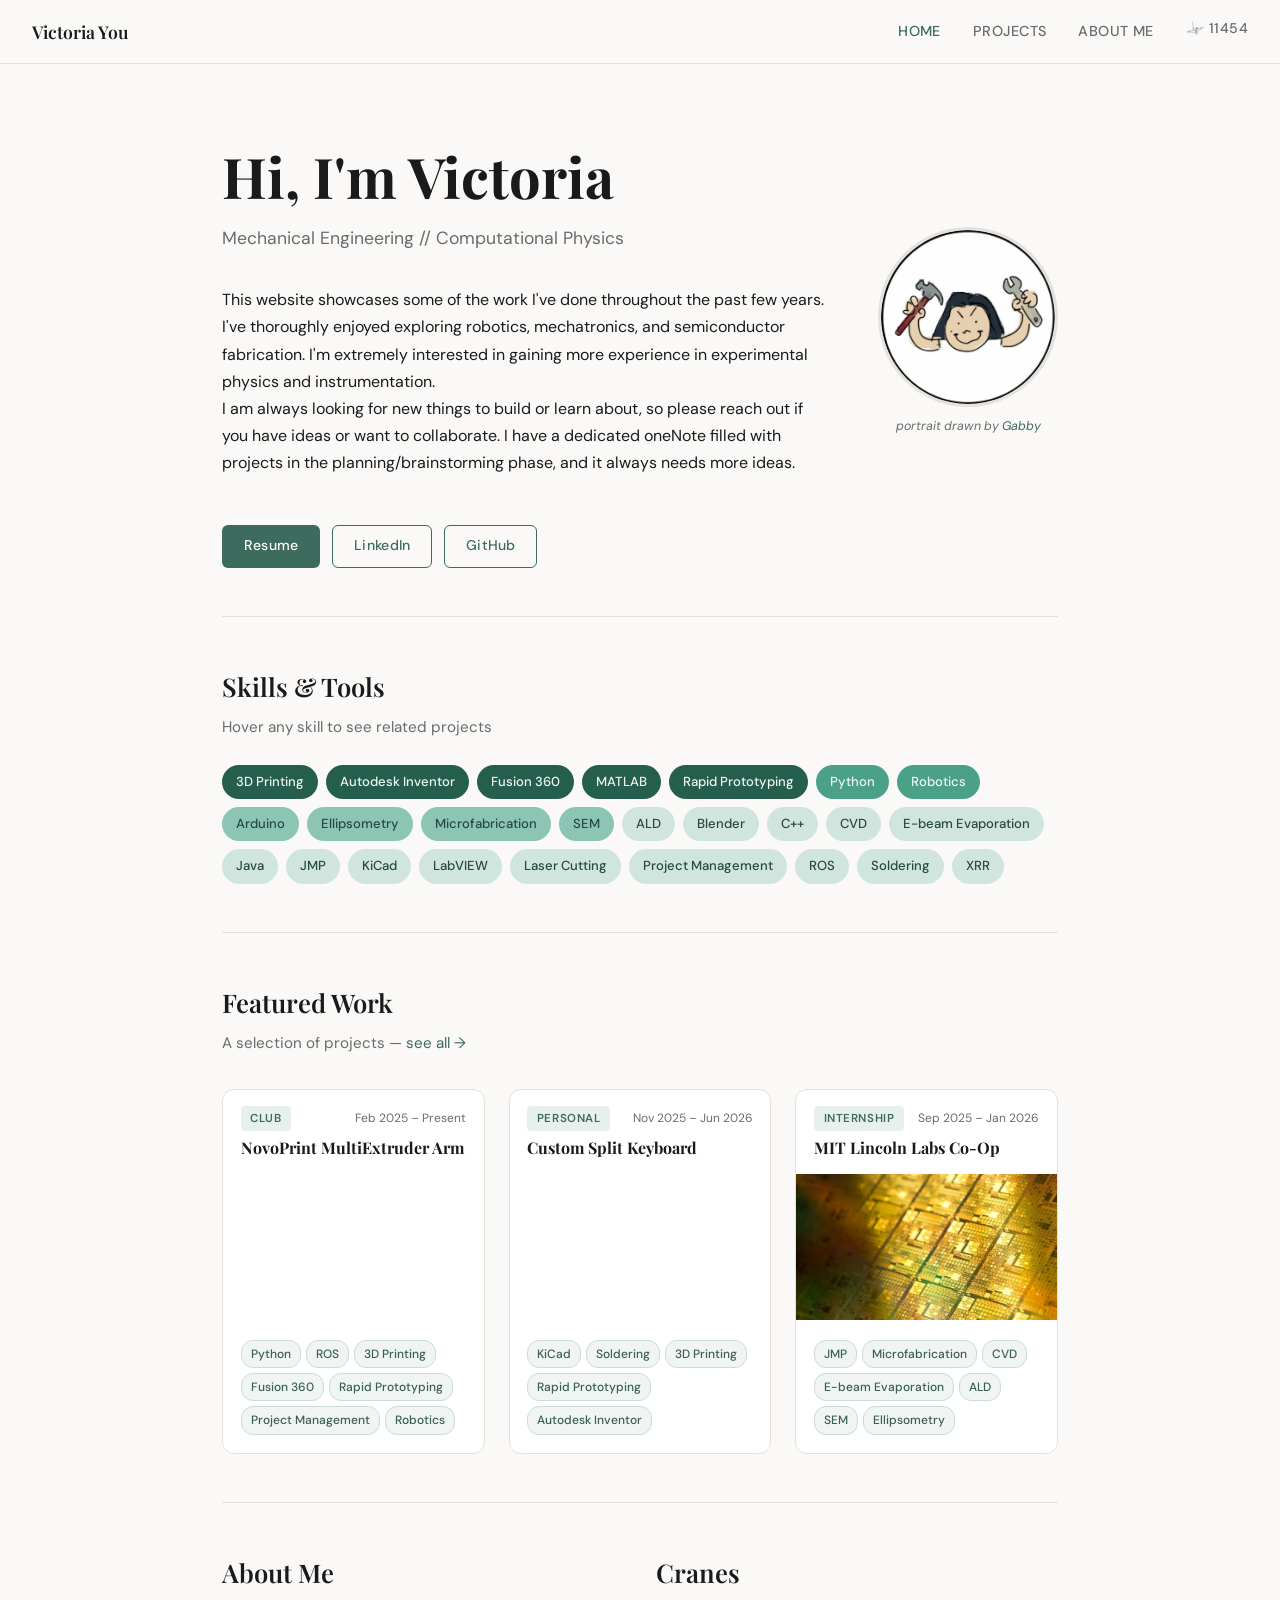
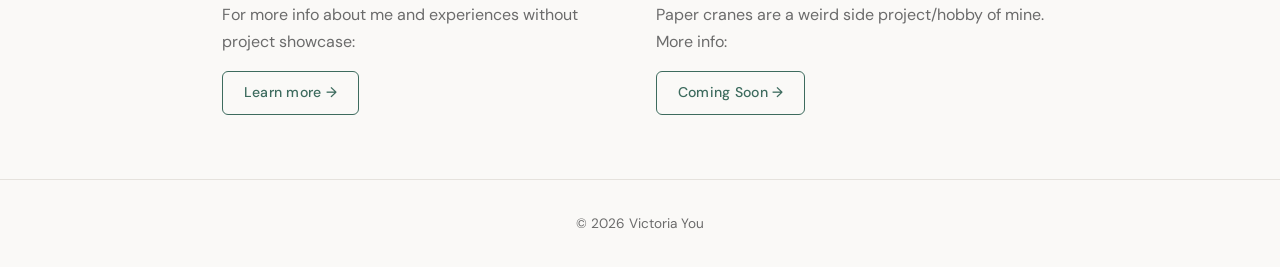
==== commit af484b22: "terrible continuum writeup" ====
--- a/index.html
+++ b/index.html
@@ -6,6 +6,36 @@
   <meta name="description" content="Victoria You — [Your tagline here]" />
   <title>Victoria You</title>
   <link rel="stylesheet" href="style.css" />
+  <style>
+    /* ── Resume button — shows "Last Updated: <date>" on hover ── */
+    .btn-resume {
+      position: relative;
+      overflow: hidden;
+    }
+    .btn-resume .btn-resume-default,
+    .btn-resume .btn-resume-updated {
+      display: block;
+      transition: transform 0.2s ease, opacity 0.2s ease;
+    }
+    .btn-resume .btn-resume-updated {
+      position: absolute;
+      inset: 0;
+      display: flex;
+      align-items: center;
+      justify-content: center;
+      opacity: 0;
+      transform: translateY(4px);
+      white-space: nowrap;
+    }
+    .btn-resume:hover .btn-resume-default {
+      opacity: 0;
+      transform: translateY(-4px);
+    }
+    .btn-resume:hover .btn-resume-updated {
+      opacity: 1;
+      transform: translateY(0);
+    }
+  </style>
 </head>
 <body>
 
@@ -37,7 +67,10 @@
         <p>I am always looking for new things to build or learn about, so please reach out if you have ideas or want to collaborate. I have a dedicated oneNote filled with projects in the planning/brainstorming phase, and it always needs more ideas.</p>
         
         <div class="btn-row" style="margin-top:3rem; margin-bottom:-3rem">
-          <a class="btn btn-primary" href="assets/resume.pdf" target="_blank">Resume</a>
+          <a class="btn btn-primary btn-resume" href="assets/resume.pdf" target="_blank">
+            <span class="btn-resume-default">Resume</span>
+            <span class="btn-resume-updated">08/2026</span>
+          </a>
           <a class="btn btn-outline" href="https://linkedin.com/in/victoria-you" target="_blank">LinkedIn</a>
           <a class="btn btn-outline" href="https://github.com/victoriayou3306" target="_blank">GitHub</a>
         </div>
@@ -75,16 +108,16 @@
       <div>
         <h2 class="section-title">About Me</h2>
         <p style="color:var(--text-muted);margin-bottom:1rem;">
-          For more info and experiences without project showcase:
+          For more info about me and experiences without project showcase:
         </p>
         <a href="about.html" class="btn btn-outline">Learn more →</a>
       </div>
       <div>
-        <h2 class="section-title">Coming Soon</h2>
+        <h2 class="section-title">Cranes</h2>
         <p style="color:var(--text-muted);margin-bottom:1rem;">
-          Some WIP pictures with absolutely no descriptions yet.
+          Paper cranes are a weird side project/hobby of mine. More info:
         </p>
-        <a href="wip.html" class="btn btn-outline">Learn More →</a>
+        <a href="wip.html" class="btn btn-outline">Coming Soon →</a>
       </div>
     </section>
 
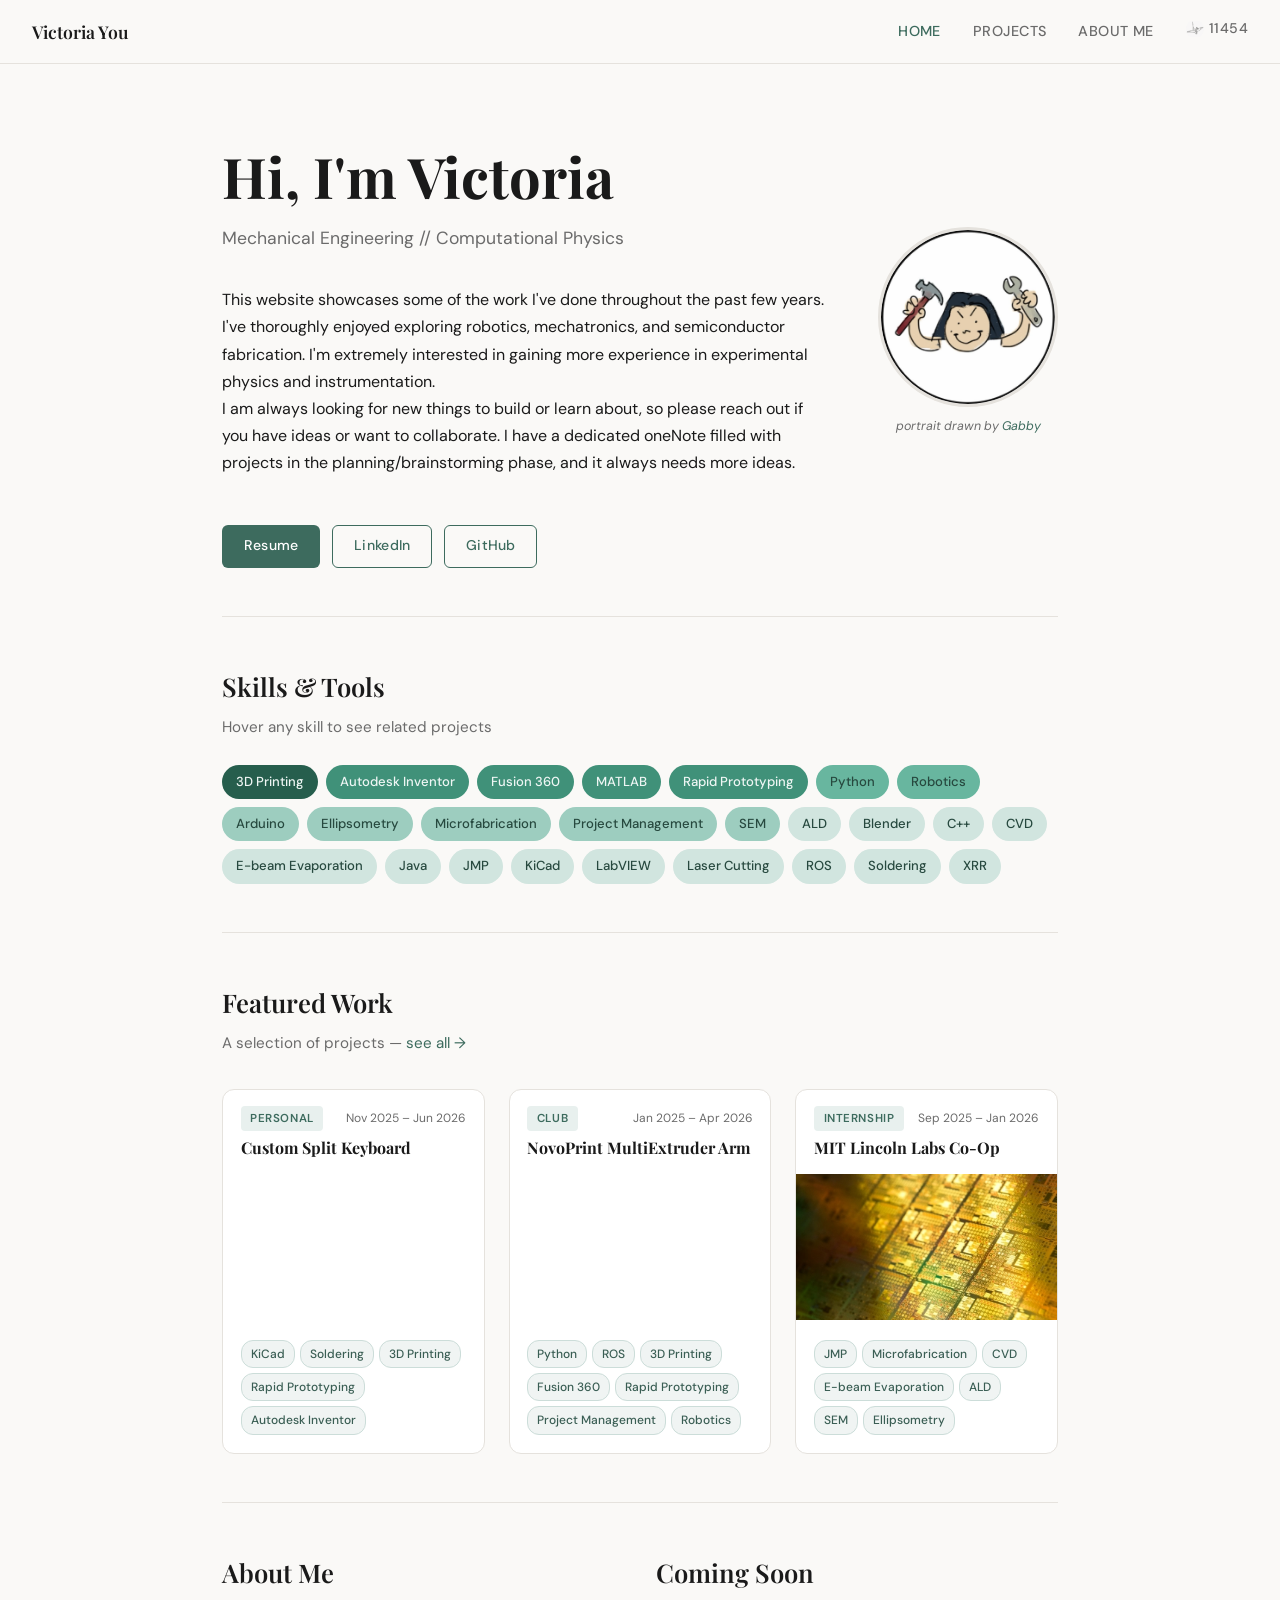
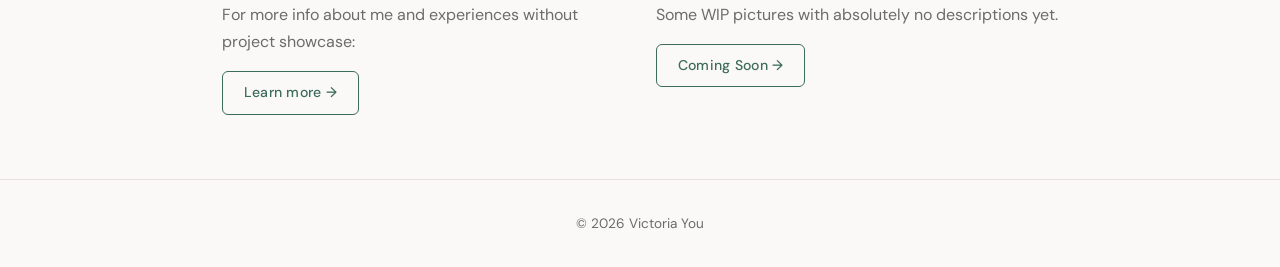
==== commit ac80d8f8: "wip" ====
--- a/index.html
+++ b/index.html
@@ -113,9 +113,9 @@
         <a href="about.html" class="btn btn-outline">Learn more →</a>
       </div>
       <div>
-        <h2 class="section-title">Cranes</h2>
+        <h2 class="section-title">Coming Soon</h2>
         <p style="color:var(--text-muted);margin-bottom:1rem;">
-          Paper cranes are a weird side project/hobby of mine. More info:
+          Some WIP pictures with absolutely no descriptions yet.
         </p>
         <a href="wip.html" class="btn btn-outline">Coming Soon →</a>
       </div>
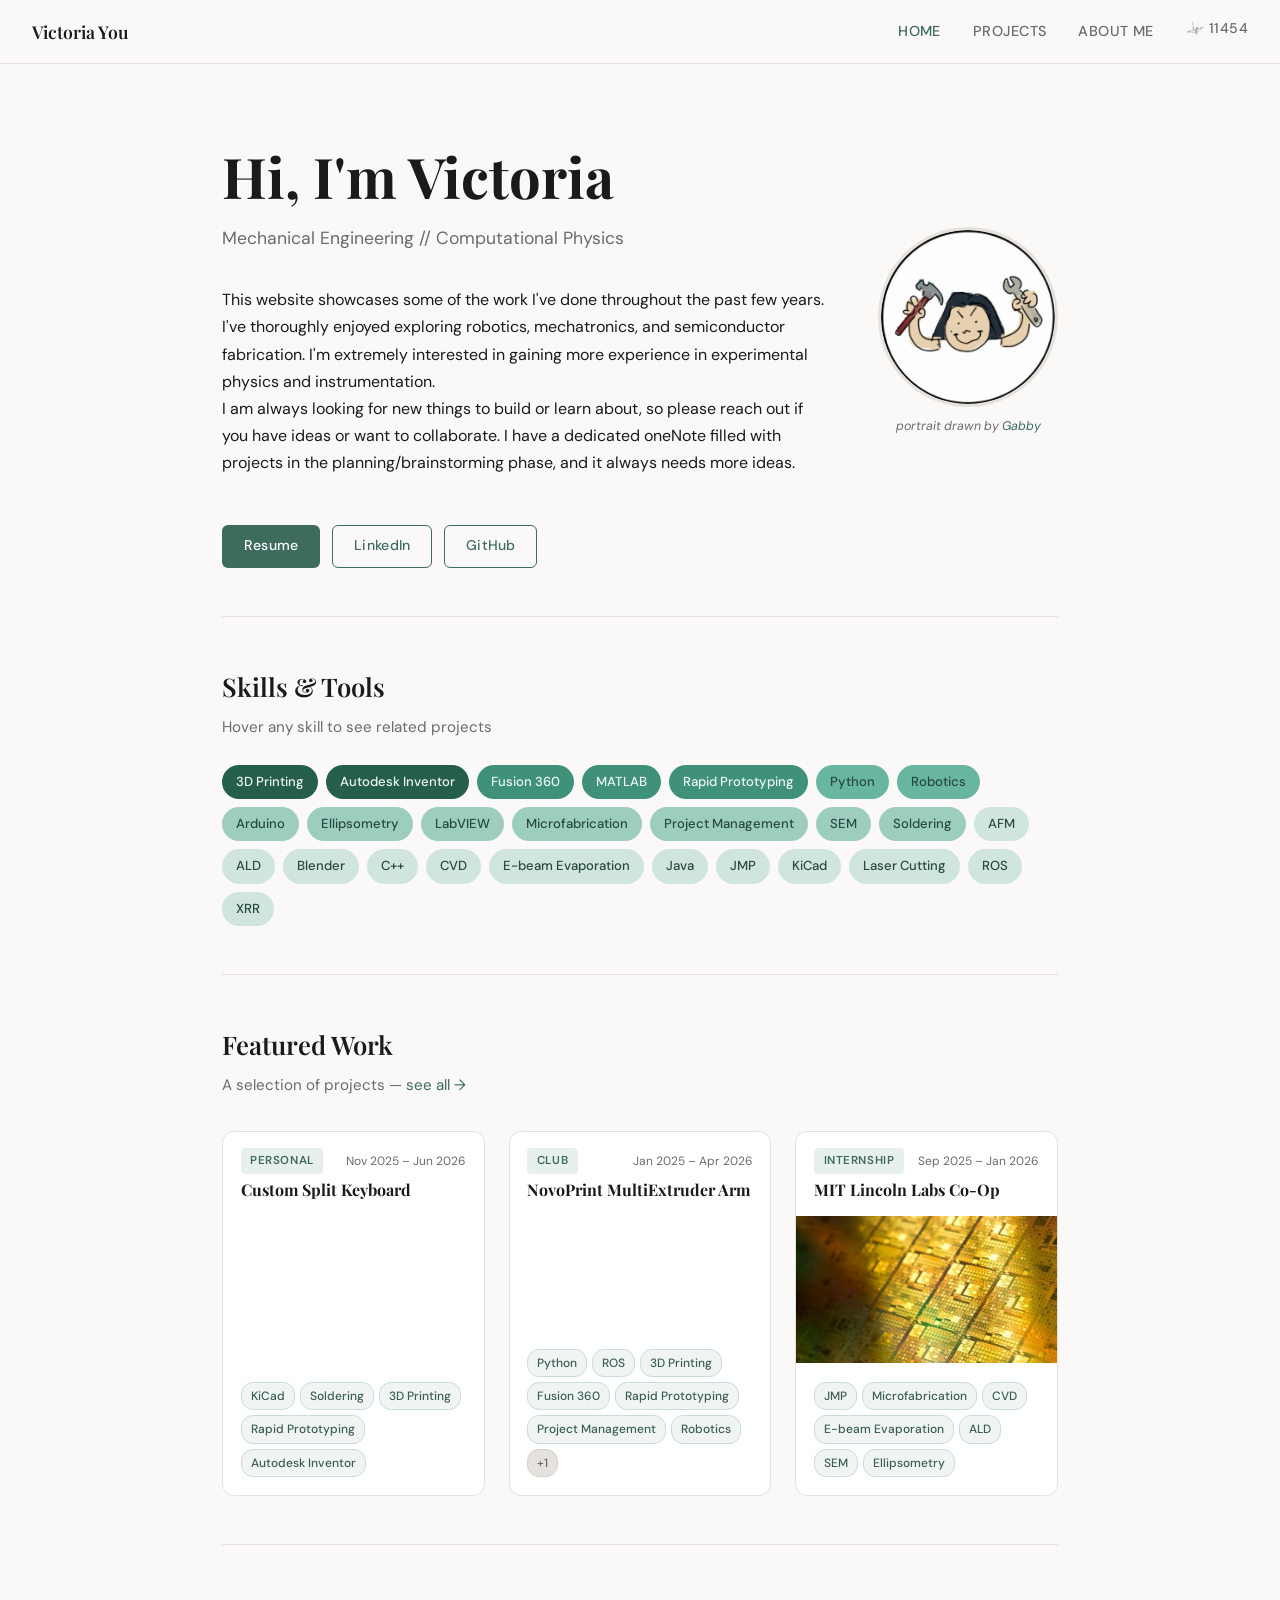
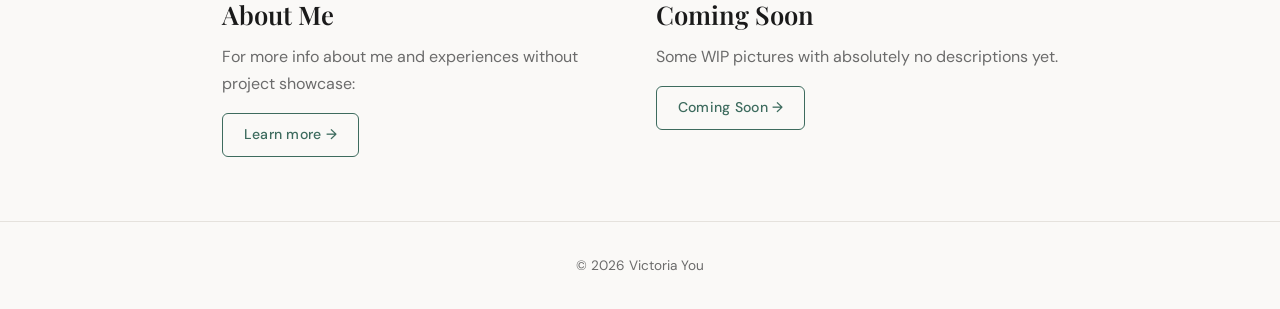
==== commit 5692c486: "aspect ratio formatting" ====
--- a/index.html
+++ b/index.html
@@ -104,7 +104,7 @@
     <hr class="section-divider" />
 
     <!-- QUICK ABOUT -->
-    <section style="display:grid;grid-template-columns:1fr 1fr;gap:2rem;margin-bottom:3rem;">
+    <section class="quick-about" style="display:grid;grid-template-columns:1fr 1fr;gap:2rem;margin-bottom:3rem;">
       <div>
         <h2 class="section-title">About Me</h2>
         <p style="color:var(--text-muted);margin-bottom:1rem;">
--- a/style.css
+++ b/style.css
@@ -404,12 +404,170 @@
 /* --- Footer --- */
 footer { border-top: 1px solid var(--border); padding: 2rem; text-align: center; color: var(--text-muted); font-size: 0.85rem; margin-top: 4rem; }
 
-/* --- Responsive --- */
+/* ===========================================================
+   RESPONSIVE
+   Breakpoints:
+     900px — tablet / small laptop: tighten gutters, stack side images
+     720px — nav switches to two rows (name on top, links below)
+     640px — phone: single-column everything
+     380px — very narrow phones: shrink nav + type
+   =========================================================== */
+
+/* Global overflow guard — a single wide element shouldn't let the
+   whole page scroll sideways on a phone. */
+html, body { max-width: 100%; overflow-x: hidden; }
+
+/* ---------- 900px: tablets ---------- */
+@media (max-width: 900px) {
+  .container { padding: 0 1.5rem; }
+  nav { padding: 0 1.5rem; }
+
+  /* Floating side images get wider at this size so text isn't
+     squeezed into a 2-word column. */
+  .img-right, .img-left { max-width: 42%; width: var(--w, 240px); }
+}
+
+/* ---------- 720px: two-row nav ---------- */
+@media (max-width: 720px) {
+  nav {
+    height: auto;
+    flex-direction: column;
+    align-items: center;
+    justify-content: center;
+    gap: 0.45rem;
+    padding: 0.6rem 1rem 0.65rem;
+  }
+  .nav-name { font-size: 1.05rem; line-height: 1.2; }
+  .nav-links {
+    gap: 1.35rem;
+    flex-wrap: wrap;
+    justify-content: center;
+    padding: 0;
+    margin: 0;
+  }
+  .nav-links a { font-size: 0.8rem; letter-spacing: 0.02em; }
+  .nav-crane-count { font-size: 0.8rem; }
+  .nav-crane-icon { width: 16px; height: 16px; }
+
+  /* Hero starts lower on desktop to clear the tall nav — not needed here. */
+  .hero { padding-top: 2.5rem; }
+}
+
+/* ---------- 640px: phones ---------- */
 @media (max-width: 640px) {
-  .hero { grid-template-columns: 1fr; text-align: center; }
-  .hero-photo { margin: 0 auto; order: -1; }
+  .container { padding: 0 1.15rem; }
+
+  /* --- Hero --- */
+  .hero { grid-template-columns: 1fr; text-align: center; gap: 2rem; padding: 2rem 0 2rem; }
+  .hero-photo { margin: 0 auto; }
+  .hero-photo-wrap { order: -1; }
+  .hero-text .tagline { max-width: none; }
   .btn-row { justify-content: center; }
+  /* index.html sets margin-bottom:-3rem inline; wrapped buttons would
+     then collide with the divider below. */
+  .hero .btn-row { margin-top: 2rem !important; margin-bottom: 0 !important; }
   .contact-line { text-align: center; }
-  .skill-popup { left: 0; transform: none; }
-  .skill-popup::after, .skill-popup::before { left: 20px; }
+
+  /* --- Type / spacing --- */
+  .section-divider { margin: 2.25rem 0; }
+  .section-title { font-size: 1.4rem; }
+  h1.section-title { font-size: 1.9rem !important; }
+
+  /* --- Two-column sections stack --- */
+  .quick-about,
+  .bio-grid { grid-template-columns: minmax(0, 1fr) !important; gap: 1.75rem !important; }
+  .quick-about > *, .bio-grid > * { min-width: 0; }
+  /* The gallery's fixed 350px would otherwise set the track's min-content
+     width and push the grid wider than the viewport. */
+  .bio-gallery { width: 100%; margin: 0 auto; }
+
+  /* Experience thumbnails float right at full width — keep them small
+     enough that bullet text still has room beside them. */
+  .timeline-thumb img { height: 2.2rem; width: 2.2rem; }
+
+  /* --- Crane page hero: shrink the icon so the title fits one line --- */
+  .crane-hero { gap: 0.7rem !important; }
+  .crane-hero-icon { width: 64px !important; height: 64px !important; }
+  .crane-hero .section-title { font-size: 1.9rem !important; }
+
+  /* --- Cards --- */
+  /* 260px min overflows a 320px viewport once gutters are counted. */
+  .card-grid { grid-template-columns: 1fr; gap: 1.15rem; margin: 1.5rem 0; }
+
+  /* --- Images: floats become full-width blocks, grids become one column --- */
+  .img-right, .img-left {
+    float: none;
+    width: 100%;
+    max-width: 100%;
+    margin: 1rem 0;
+  }
+  .img-center { width: 100% !important; }
+  .img-pair, .img-trio {
+    grid-template-columns: 1fr;
+    /* project.html makes .img-pair a flex row — override both models. */
+    flex-direction: column;
+  }
+  .media-row { flex-direction: column; }
+  .media-row > * { width: 100% !important; flex: none !important; }
+  .img-caption { margin-top: -0.6rem; margin-bottom: 1.25rem; }
+
+  /* --- Lightbox --- */
+  .lightbox { padding: 1rem; }
+  .lb-close { top: 0.5rem; right: 0.75rem; }
+
+  /* --- Footer --- */
+  footer { padding: 1.5rem 1rem; margin-top: 2.5rem; }
+}
+
+/* ---------- 380px: very narrow ---------- */
+@media (max-width: 380px) {
+  .container { padding: 0 0.9rem; }
+  .nav-links { gap: 0.95rem; }
+  .nav-links a { font-size: 0.74rem; }
+  .btn { padding: 0.5rem 1rem; font-size: 0.82rem; }
+}
+
+/* ===========================================================
+   TOUCH FALLBACKS
+   Hover-only affordances need a non-hover path on touch devices.
+   =========================================================== */
+@media (hover: none) {
+  /* Project card: the description normally only appears on hover over
+     the cover image. On touch there is no hover, so show it as a
+     permanent translucent strip across the bottom of the cover. */
+  .card-cover-desc {
+    opacity: 1;
+    pointer-events: none;
+    inset: auto 0 0 0;
+    background: rgba(255,255,255,0.93);
+    border-top: 1px solid var(--border);
+    padding: 0.6rem 0.85rem;
+    font-size: 0.8rem;
+    -webkit-line-clamp: 3;
+  }
+
+  /* Footnote tooltips: 260px fixed width overflows a narrow screen,
+     and there's no hover to open them. Render inline instead. */
+  .footnote { border-bottom-style: solid; }
+  .footnote-tip {
+    display: block;
+    position: static;
+    width: auto;
+    max-width: 100%;
+    margin: 0.5rem 0;
+    box-shadow: none;
+    font-size: 0.8rem;
+  }
+  .footnote-tip::after, .footnote-tip::before { display: none; }
+
+  /* Resume button hover-swap would stick after a tap. */
+  .btn-resume .btn-resume-updated { display: none !important; }
+  .btn-resume .btn-resume-default { opacity: 1 !important; transform: none !important; }
+
+  /* Bigger hit targets for gallery / slideshow arrows. */
+  .bio-gallery-btn, .exp-photo-modal-btn {
+    width: 40px;
+    height: 40px;
+    font-size: 1.1rem;
+  }
 }
